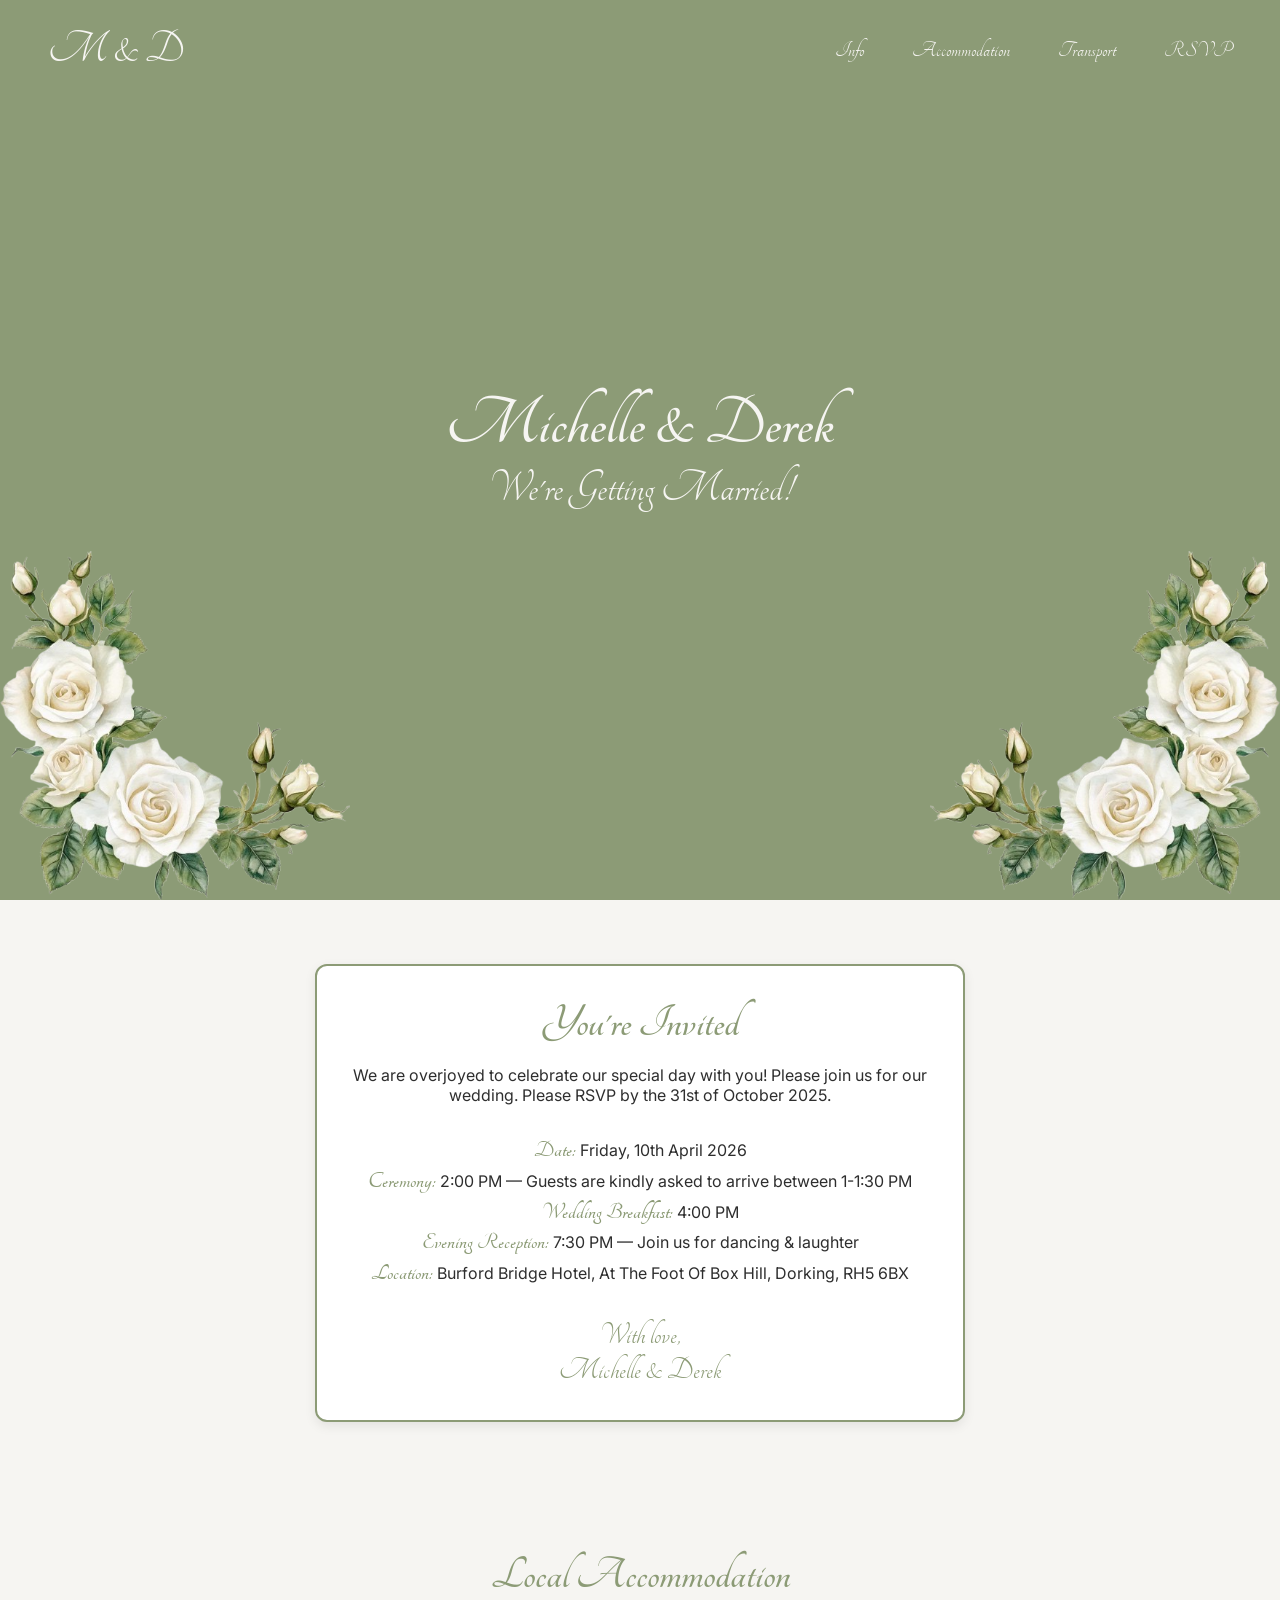
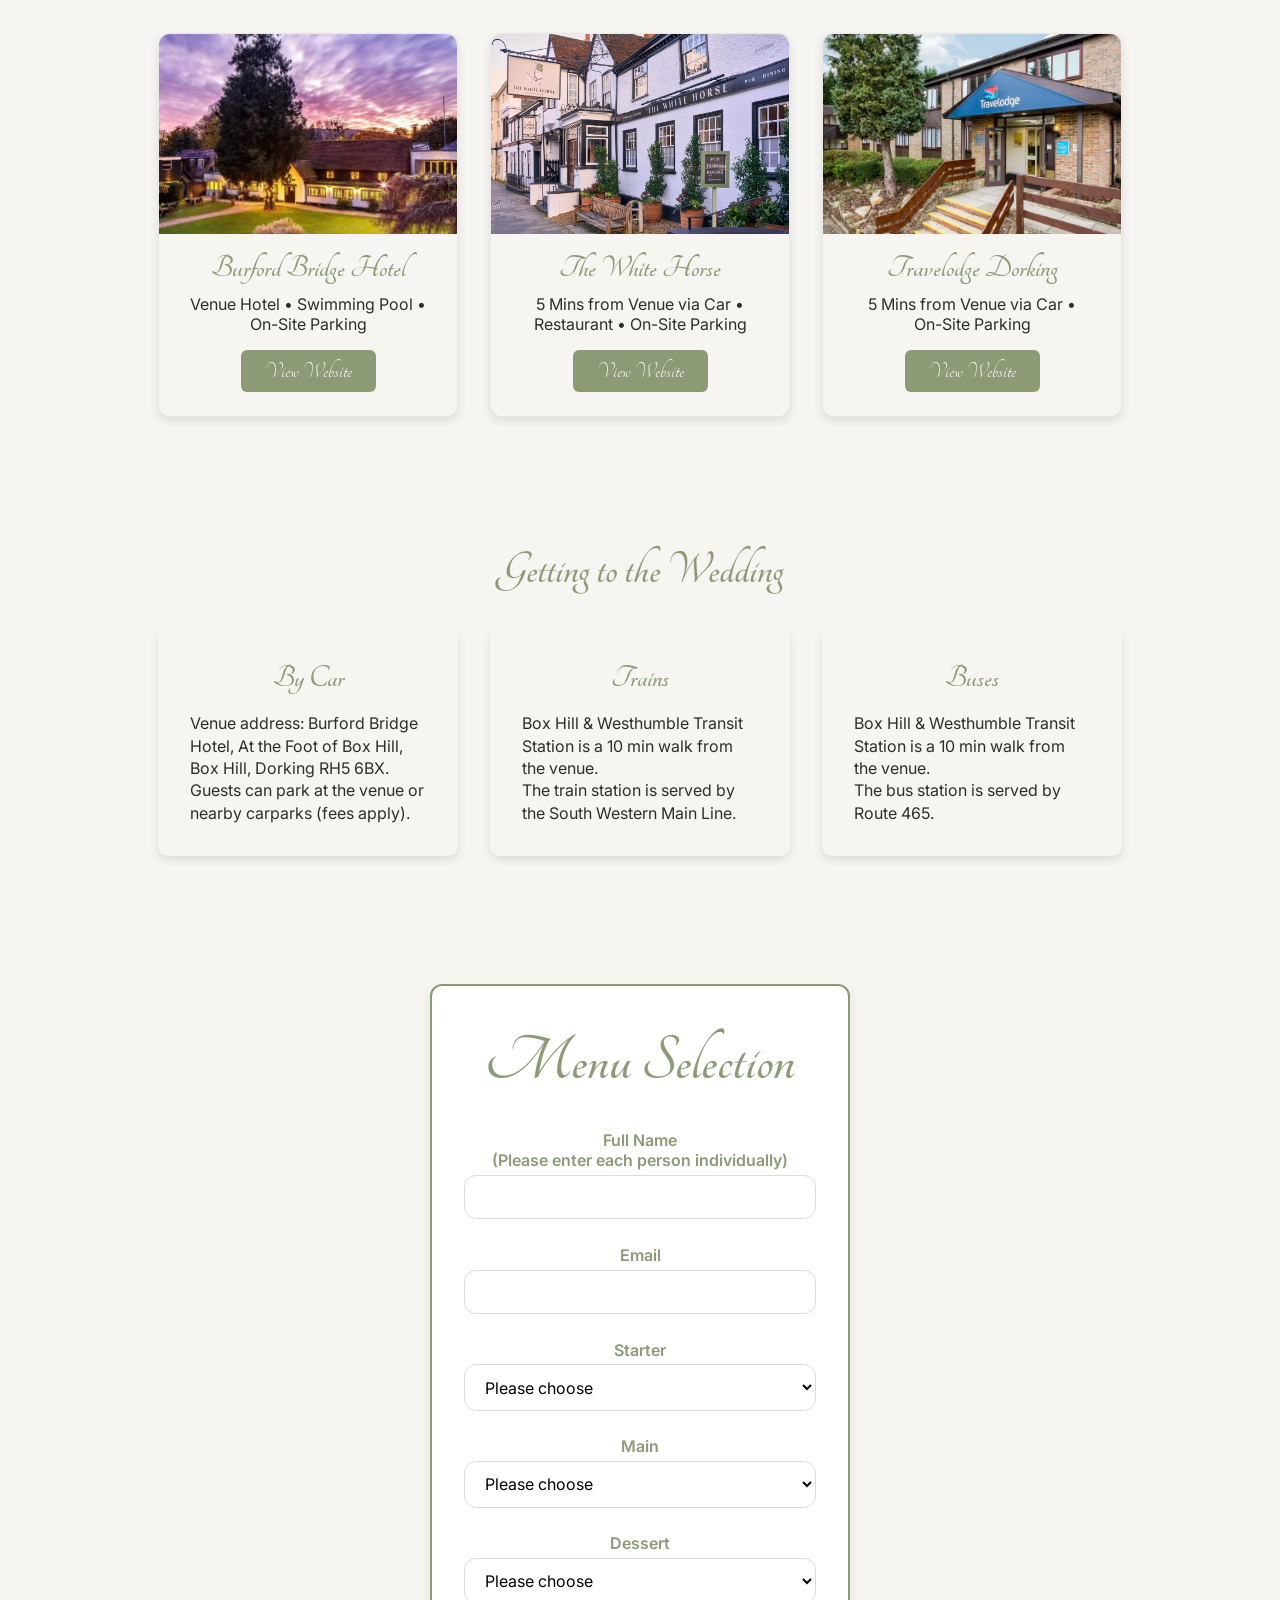
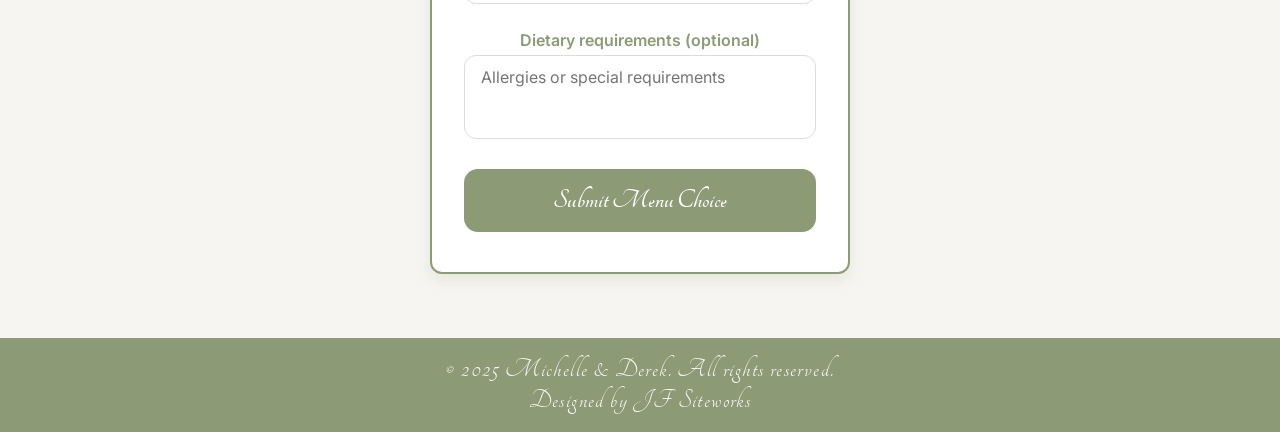
==== Wedding/index.html @ a70855e2 "Intiate MD Wedding" ====
<!doctype html>
<html lang="en">
  <head>
    <meta charset="UTF-8" />
    <meta name="viewport" content="width=device-width, initial-scale=1.0" />
    <link rel="stylesheet" href="../CSS/body.css" />
    <link rel="stylesheet" href="../CSS/navbar.css" />
    <link rel="stylesheet" href="../CSS/rsvp.css" />
    <link rel="stylesheet" href="../CSS/hero.css" />
    <link rel="stylesheet" href="../CSS/info.css" />
    <link rel="stylesheet" href="../CSS/transport.css" />
    <link rel="stylesheet" href="../CSS/accommodation.css" />
    <link rel="stylesheet" href="../CSS/rsvp-button.css" />
    <link rel="stylesheet" href="../CSS/food.css" />
    <link rel="preconnect" href="https://fonts.googleapis.com" />
    <link rel="preconnect" href="https://fonts.gstatic.com" crossorigin />
    <link
      href="https://fonts.googleapis.com/css2?family=Nunito:ital,wght@0,200..1000;1,200..1000&family=Sour+Gummy:ital,wght@0,100..900;1,100..900&family=Tangerine:wght@400;700&display=swap"
      rel="stylesheet"
    />
    <link rel="preconnect" href="https://fonts.googleapis.com" />
    <link rel="preconnect" href="https://fonts.gstatic.com" crossorigin />
    <link
      href="https://fonts.googleapis.com/css2?family=Inter:ital,opsz,wght@0,14..32,100..900;1,14..32,100..900&display=swap"
      rel="stylesheet"
    />
    <title>Michelle & Derek</title>
  </head>
  <body>
    <nav class="navbar">
      <div class="hamburger"><span></span></div>
      <div class="nav-left">
        <a href="#top" class="logo">M & D</a>
      </div>
      <div class="nav-right">
        <a href="#info" class="">Info</a>
        <a href="#accommodation" class="">Accommodation</a>
        <a href="#transport" class="">Transport</a>
        <a href="#rsvp" class="">RSVP</a>
      </div>
    </nav>

    <section id="hero">
      <h1>Michelle & Derek</h1>
      <h2>We're Getting Married!</h2>
      <img src="../images/rose.png" class="flipped" alt="rose-border-image" />
      <img src="../images/rose.png" class="rose" alt="rose-border-image" />
    </section>

    <a href="#rsvp" class="button"
      ><span>↓</span>
      <div class="button-text">
        <p>Scroll to RSVP</p>
      </div></a
    >

    <section id="info" class="letter-section">
      <div class="letter-card">
        <h2 class="letter-title">You're Invited</h2>
        <p class="letter-text">
          We are overjoyed to celebrate our special day with you! Please join us
          for our wedding. Please RSVP by the 31st of October 2025.
        </p>
        <div class="letter-details">
          <p><strong>Date:</strong> Friday, 10th April 2026</p>
          <p>
            <strong>Ceremony:</strong> 2:00 PM — Guests are kindly asked to
            arrive between <span class="samsung"><br /></span>1-1:30 PM
          </p>
          <p><strong>Wedding Breakfast:</strong> 4:00 PM</p>
          <p>
            <strong>Evening Reception:</strong> 7:30 PM — Join us for dancing &
            laughter
          </p>
          <p>
            <strong>Location:</strong> Burford Bridge Hotel, At The Foot Of Box
            Hill, Dorking, RH5 6BX
          </p>
        </div>
        <p class="letter-closing">
          With love, <br />
          Michelle & Derek
        </p>
      </div>
    </section>

    <section id="accommodation">
      <h2 class="section-title">Local Accommodation</h2>
      <div class="accommodation">
        <div class="hotel-card">
          <img
            src="../images/burford-hotel.webp"
            alt="Sunday Box Hill Burford Bridge Hotel"
          />
          <h3>Burford Bridge Hotel</h3>
          <p>Venue Hotel • Swimming Pool • On-Site Parking</p>
          <a
            href="https://booking.emea.hkclients.com/index.html#/booking/search?pc=ENDNG001&property_id=2eb32f74-bb5e-461f-9055-3c1666e0507b&url=https%3A%2F%2Fwww.oyorooms.com%2Fgb%2F291296%2F"
            target="_blank"
            >View Website</a
          >
        </div>

        <div class="hotel-card">
          <img src="../images/white-horse.jpg" alt="The White Horse" />
          <h3>The White Horse</h3>
          <p>5 Mins from Venue via Car • Restaurant • On-Site Parking</p>
          <a href="https://whitehorsedorking.com/" target="_blank"
            >View Website</a
          >
        </div>

        <div class="hotel-card">
          <img src="../images/travelodge.webp" alt="Travelodge Dorking" />
          <h3>Travelodge Dorking</h3>
          <p>
            5 Mins from Venue via Car • <br />
            On-Site Parking
          </p>
          <a
            href="https://www.travelodge.co.uk/hotels/24/Dorking-hotel"
            target="_blank"
            >View Website</a
          >
        </div>
      </div>
    </section>

    <section id="transport">
      <h2>Getting to the Wedding</h2>
      <div class="transport-cards">
        <div class="transport-card">
          <h3>By Car</h3>
          <p>
            Venue address: Burford Bridge Hotel, At the Foot of Box Hill, Box
            Hill, Dorking RH5 6BX.
          </p>
          <p>Guests can park at the venue or nearby carparks (fees apply).</p>
        </div>
        <div class="transport-card">
          <h3>Trains</h3>
          <p>
            Box Hill & Westhumble Transit Station is a 10 min walk from the
            venue.
          </p>
          <p>The train station is served by the South Western Main Line.</p>
        </div>
        <div class="transport-card">
          <h3>Buses</h3>
          <p>
            Box Hill & Westhumble Transit Station is a 10 min walk from the
            venue.
          </p>
          <p>The bus station is served by Route 465.</p>
        </div>
      </div>
    </section>

    <section id="food" class="form-card">
      <h2 class="form-heading">Menu Selection</h2>

      <form
        id="food-form"
        action="https://script.google.com/macros/s/AKfycbxNaieHPnQ-uNJnmBPLmydjMVLeCjcD_MCulLh9Im_lKm-fLpagaSYp4lTjC66fgpU/exec"
        method="POST"
      >
        <label for="food-name"
          >Full Name
          <br />
          (Please enter each person individually)
        </label>
        <input type="text" id="food-name" name="name" required />

        <label for="food-email">Email</label>
        <input type="email" id="food-email" name="email" required />

        <label for="starter">Starter</label>
        <select id="starter" name="starter" required>
          <option value="" disabled selected>Please choose</option>
          <option value="Prawn cocktail">
            Prawn cocktail, bloody mary sauce, rosemary bread
          </option>
          <option value="BBQ chicken wings">
            BBQ chicken wings, Frank’s hot sauce (GF, DF)
          </option>
          <option value="Mushroom spring rolls">
            Mini mushroom spring rolls, pink ginger, pickled cucumber (V)
          </option>
        </select>

        <label for="main">Main</label>
        <select id="main" name="main" required>
          <option value="" disabled selected>Please choose</option>
          <option value="Chicken breast">
            Chicken breast, mash potato, roasted vegetables, creamy sauce (GF)
          </option>
          <option value="Roast sirloin beef">
            Roast sirloin beef, new potatoes, vegetables, Yorkshire pudding, red
            wine jus
          </option>
          <option value="Halloumi tikka">
            Halloumi tikka, rice, veggie chips & coconut chips (VG)
          </option>
        </select>

        <label for="dessert">Dessert</label>
        <select id="dessert" name="dessert" required>
          <option value="" disabled selected>Please choose</option>
          <option value="Chocolate brownie">
            Double chocolate brownie with ice cream (V, VG, GF)
          </option>
          <option value="Raspberry frangipane tart">
            Raspberry frangipane tart (V, VG, DF)
          </option>
          <option value="Sticky toffee pudding">
            Sticky toffee pudding, cinnamon toffee sauce, maple pecans (GF)
          </option>
        </select>

        <label for="dietary">Dietary requirements (optional)</label>
        <textarea
          id="dietary"
          name="dietary"
          rows="3"
          placeholder="Allergies or special requirements"
        ></textarea>

        <button type="submit" id="food-button">Submit Menu Choice</button>
      </form>
    </section>

    <footer>
      <p>© 2025 Michelle & Derek. All rights reserved.</p>
      <p>Designed by JF Siteworks</p>
    </footer>

    <script src="../script.js"></script>
  </body>
</html>
---- CSS/body.css ----
:root {
  --sage: #5F6C4A;
  --sage-dark: #8c9b76;
  --ivory: #f6f5f2;
  --off-white: #fffdf7;
  --text: #2e2e2e;
  --border: #dcdcdc;
  --highlight: #d8a7b1;
}

* {
  margin: 0;
  padding: 0;
  box-sizing: border-box;
  scroll-behavior: smooth;
}

html,
body {
  background-color: var(--ivory);
  min-height: 100vh;
  margin: 0;
  display: flex;
  flex-direction: column;
  font-size: 16px;
  text-align: center;
  overflow-x:hidden;
  overflow-y: visible;
}

main {
  flex: 1;
}

footer {
  background: var(--sage-dark);
  color: var(--ivory);
  text-align: center;
  padding: 1rem 0;
  font-family: "Tangerine", cursive;
  font-size: 1.75rem;
  letter-spacing: 0.05em;
}

footer a {
  color: var(--ivory);
  text-decoration: underline;
}

.samsung {
  display: none;
}

@media (max-width: 385px) {
  .samsung {
    display: inline;
  }
}
---- CSS/navbar.css ----
.navbar {
  display: flex;
  justify-content: space-between;
  align-items: center;
  padding: 1.5rem 3rem;
  width: 100%;
  position: fixed;
  top: 0;
  z-index: 10;
  background: var(--sage-dark);
  color: var(--ivory);
  transition: background-color 0.3s ease, color 0.3s ease;
}

.navbar.scrolled {
  color: var(--sage-dark);
  background-color: var(--ivory);
}

.nav-left .logo {
  font-family: "Tangerine", cursive;
  font-size: 3rem;
  text-decoration: none;
  color: inherit;
  transition: color 0.3s ease;
}

.nav-right {
  display: flex;
  gap: 1rem;
  align-items: center;
}

.nav-right a {
  font-family: "Tangerine", cursive;
  font-size: 1.5rem;
  color: inherit;
  text-decoration: none;
  position: relative;
  margin-left: 2rem;
  transition: transform 0.3s ease, color 0.3s ease;
}

.nav-right a::after {
  content: "";
  position: absolute;
  width: 0%;
  height: 2px;
  background-color: currentColor;
  bottom: -4px;
  left: 0;
  transition: width 0.3s ease;
}

.nav-right a:hover {
  transform: scale(1.5);
}

.nav-right a:hover::after {
  width: 100%;
}

.hamburger {
  display: none;
  cursor: pointer;
  position: absolute;
  width: 32px;
  height: 24px;
  z-index: 100000;
  transform: translateY(-3.6px);
}

.hamburger span {
  display: block;
  position: absolute;
  top: 50%;
  left: 0;
  width: 100%;
  height: 3px;
  background: var(--ivory);
  transform: translateY(-50%);
  transition: all 0.3s ease;
}

.hamburger::before,
.hamburger::after {
  content: "";
  display: block;
  position: absolute;
  left: 0;
  width: 100%;
  height: 3px;
  background: var(--ivory);
  transition: all 0.3s ease;
}
.hamburger::before {
  top: 0;
}
.hamburger::after {
  bottom: 0;
}

.hamburger span.scrolled {
  background: var(--sage-dark);
}

.hamburger.scrolled::before,
.hamburger.scrolled::after {
  background: var(--sage-dark);
}

@media (max-width: 768px) {
  .navbar {
    justify-content: center;
    gap: 0;
    width: 100vw;
    align-items: center;
  }

  .nav-right {
    display: none;
    gap: 0;
  }

  .nav-left {
    gap: 0;
    margin: 0;
    display: flex;
    align-items: center;
  }

  .logo {
    font-size: 2.2rem;
    display: flex;
    align-items: center;
    left: 0;
  }

  .hamburger {
    display: block;
    position: fixed;
    top: calc(env(safe-area-inset-top, 0) + 0);
    left: 25px;
    width: 32px;
    height: 24px;
    z-index: 100000;
  }

  @supports (padding: max(env(safe-area-inset-top), 0px)) {
    
  }

  .nav-right {
    display: flex;
    flex-direction: column;
    align-items: center;
    position: absolute;
    top: 100%;
    left: 0;
    width: 100vw;
    background: var(--sage-dark);
    overflow: hidden;
    max-height: 0;
    transition: max-height 0.6s ease, padding 0.6s ease,
      background-color 0.3s ease, color 0.3s ease, box-shadow 0.3s ease;
    padding: 0;
    z-index: 9999;
    box-shadow: 0 4px 6px rgba(0, 0, 0, 0.1);
    color: var(--ivory);
  }

  .nav-right.mobile-nav-active {
    max-height: 500px;
    padding: 0rem 0 1rem 0;
  }

  .nav-right.scrolled {
    color: var(--sage-dark);
    background-color: var(--ivory);
  }

  .nav-right a {
    margin: 1rem 0;
    font-size: 2rem;
    color: var(--ivory);
  }

  .nav-right a:hover {
    transform: none;
  }

  .nav-right a::after {
    display: none;
  }

  .nav-right.scrolled a {
    color: var(--sage-dark);
  }

  .hamburger.open span {
    background: transparent;
  }
  .hamburger.open::before {
    transform: translateY(10px) rotate(45deg);
  }
  .hamburger.open::after {
    transform: translateY(-10px) rotate(-45deg);
  }
}
---- CSS/rsvp.css ----
#rsvp {
  max-width: 420px;
  width: 100%;
  background: white;
  padding: 2.5rem 2rem;
  border-radius: 12px;
  box-shadow: 0 6px 15px rgba(163, 177, 138, 0.2);
  margin-left: auto;
  margin-right: auto;
  margin-top: 4rem;
  margin-bottom: 4rem;
  border: 2px solid var(--sage-dark);
}

.form-heading {
  font-family: "Tangerine", cursive;
  font-size: 4.2rem;
  color: var(--sage-dark);
  text-align: center;
  margin-bottom: 2rem;
}

form label,
form legend {
  display: block;
  font-weight: 600;
  color: var(--sage-dark);
  margin-bottom: 0.3rem;
  font-family: "Inter", sans-serif;
}

input[type="text"],
input[type="email"],
input[type="number"],
select,
textarea {
  width: 100%;
  padding: 0.7rem 1rem;
  margin-bottom: 1.6rem;
  border: 1.5px solid var(--border);
  border-radius: 12px;
  font-size: 1rem;
  font-family: "Inter", sans-serif;
  transition: border-color 0.3s ease;
}

input[type="text"]:focus,
input[type="email"]:focus,
input[type="number"]:focus,
select:focus,
textarea:focus {
  outline: none;
  border-color: var(--sage-dark);
}

fieldset {
  border: none;
  padding: 0;
  margin-bottom: 1.6rem;
}

fieldset label {
  display: flex;
  align-items: center;
  gap: 0.6rem;
  margin-bottom: 0.8rem;
  cursor: pointer;
  font-weight: 600;
  font-size: 1.05rem;
}

input[type="radio"] {
  width: 1.15rem;
  height: 1.15rem;
  accent-color: var(--sage-dark);
  cursor: pointer;
}

button[type="submit"] {
  width: 100%;
  background-color: var(--sage-dark);
  border: none;
  border-radius: 14px;
  color: white;
  font-weight: 700;
  font-size: 1.75rem;
  padding: 1rem 0;
  cursor: pointer;
  transition: background-color 0.3s ease, transform 0.3s ease;
  font-family: "Tangerine", cursive;
}

button[type="submit"]:hover {
  background-color: #5F6C4A; 
  transform: scale(1.1)
}

@media (max-width: 768px) {
  #rsvp {
    width: 95vw;
  }

  button[type="submit"]:hover {
    background-color: var(--sage-dark);
    transform: none;
  }
}
---- CSS/hero.css ----
#hero {
  display: flex;
  flex-direction: column;
  height: 100vh;
  background-color: var(--sage-dark);
  z-index: 0;
  color: var(--ivory);
  align-items: center;
  justify-content: center;
  overflow-x: hidden;
}

#hero h1 {
  font-family: "Tangerine", cursive;
  font-size: 4.5rem;
}

#hero h2 {
  font-family: "Tangerine", cursive;
  font-size: 3rem;
  font-weight: 200;
}


#hero img {
  height: auto;
  max-width: 100%;
  position: absolute;
  display: block;
}

.flipped {
  width: 350px;
  height: auto;
  transform: scaleX(-1);
  bottom: 0;
  left: 0;
}

.rose {
  width: 350px;
  height: auto;
  bottom: 0;
  right: 0;
}

@media (max-width: 768px) {
  #hero {
    height: 100vh;
    height: 100svh;
  }

  #hero h1 {
    font-size: 3.6rem;
  }

  #hero h2 {
    font-size: 2.4rem;
  }

  .flipped {
    width: 150px;
  }

  .rose {
    width: 150px;
  }
}
---- CSS/info.css ----
.letter-section {
  display: flex;
  justify-content: center;
  padding: 4rem 1rem;
  background: var(--ivory);
}

.letter-card {
  background: white;
  border: 2px solid var(--sage-dark);
  border-radius: 12px;
  padding: 2rem;
  max-width: 650px;
  text-align: center;
  box-shadow: 0 4px 12px rgba(0, 0, 0, 0.08);
}

.letter-title {
  font-family: "Tangerine", cursive;
  font-size: 3rem;
  color: var(--sage-dark);
  margin-bottom: 1rem;
}

.letter-text {
  font-size: 1rem;
  color: var(--text);
  margin-bottom: 2rem;
  font-family: "Inter", sans-serif;
}

.letter-details p {
  font-size: 1rem;
  margin: 0.3rem 0;
  color: var(--text);
  font-family: "Inter", sans-serif;
}

.letter-details strong {
  color: var(--sage-dark);
  font-family: "Tangerine", cursive;
  font-size: 1.5rem;
}

.letter-closing {
  font-family: "Tangerine", cursive;
  font-size: 2rem;
  margin-top: 2rem;
  color: var(--sage-dark);
}
---- CSS/transport.css ----
#transport {
  padding: 4rem 2rem;
  text-align: center;
  background: var(--ivory);
}

#transport h2 {
  font-family: "Tangerine", cursive;
  font-size: 3rem;
  margin-bottom: 2rem;
  color: var(--sage-dark);
}

.transport-cards {
  display: flex;
  gap: 2rem;
  justify-content: center;
  flex-wrap: wrap;
}

.transport-card {
  background: var(--ivory);
  border-radius: 10px;
  box-shadow: 0 4px 10px rgba(0, 0, 0, 0.1);
  padding: 2rem;
  width: 300px;
  text-align: left;
  transition: transform 0.3s ease;
}

.transport-card h3 {
  font-family: "Tangerine", cursive;
  font-size: 2rem;
  margin-bottom: 1rem;
  color: var(--sage-dark);
  text-align: center;
}

.transport-card p {
  font-family: "Inter", sans-serif;
  font-size: 1rem;
  line-height: 1.4;
  color: var(--text);
}

@media (max-width: 768px) {
  .transport-cards {
    flex-direction: column;
    align-items: center;
  }

  .transport-card {
    width: 85%;
    margin-bottom: 1.5rem;
  }
}
---- CSS/accommodation.css ----
#accommodation {
  padding: 4rem 2rem;
  background: var(--ivory);
  text-align: center;
}

.section-title {
  font-family: "Tangerine", cursive;
  font-size: 3rem;
  margin-bottom: 2rem;
  color: var(--sage-dark);
}

.accommodation {
  display: flex;
  gap: 2rem;
  flex-wrap: wrap;
  justify-content: center;
}

.hotel-card {
  background: var(--ivory);
  border-radius: 12px;
  box-shadow: 0 4px 10px rgba(0, 0, 0, 0.1);
  overflow: hidden;
  max-width: 300px;
  flex: 1 1 calc(33.333% - 2rem);
  display: flex;
  flex-direction: column;
  text-align: center;
  border: 1px solid rgba(0, 0, 0, 0.05);
}

.hotel-card img {
  width: 100%;
  height: 200px;
  object-fit: cover;
}

.hotel-card h3 {
  font-family: "Tangerine", cursive;
  font-size: 2rem;
  margin: 1rem 0 0.5rem;
  color: var(--sage-dark);
}

.hotel-card p {
  font-size: 1rem;
  padding: 0 1rem;
  flex-grow: 1;
  font-family: "Inter", sans-serif;
  color: var(--text);
}

.hotel-card a {
  margin: 1rem auto 1.5rem;
  padding: 0.5rem 1.5rem;
  background: var(--sage-dark);
  color: var(--ivory);
  border-radius: 6px;
  text-decoration: none;
  transition: transform 0.3s ease, background-color 0.3s ease;
  font-family: "Tangerine", sans-serif;
  font-size: 1.5rem;
}

.hotel-card a:hover {
  transform: scale(1.25);
  background-color: #5F6C4A;
}

@media (max-width: 768px) {
  .hotel-card {
    flex: 1 1 100%;
    max-width: 85%;
  }

  .hotel-card a:hover {
    transform: none;
    background-color: var(--sage-dark);
  }
}
---- CSS/rsvp-button.css ----
.button {
  width: 160px;
  height: 38.4px;
  position: fixed;
  display: flex;
  text-decoration: none;
  background-color: var(--ivory);
  color: var(--ivory);
  border-radius: 999px;
  border: 3px solid var(--ivory);
  top: 88%;
  left: 86%;
  z-index: 999;
  transition: background-color 0.3s ease, color 0.3s ease, border 0.3s ease,
    transform 0.3s ease;
}

.button span {
  position: absolute;
  top: 16px;
  transform: translate(-50%, -50%);
  color: var(--sage-dark);
  font-size: 1.2rem;
  font-family: "Tangerine", cursive;
  left: 20px;
  transition: color 0.3s ease;
}

.button-text {
  width: 120px;
  height: 100%;
  position: relative;
  display: flex;
  justify-content: center;
  background-color: var(--sage-dark);
  z-index: 1000;
  border-radius: 9999px;
  left: 35.6px;
  align-items: center;
  color: var(--ivory);
  font-family: "Tangerine", cursive;
  font-size: 1.2rem;
  border: 3px solid var(--sage-dark);
  transition: background-color 0.3s ease, color 0.3s ease, border 0.3s ease,
    transform 0.3s ease;
  .button:hover {
    transform: scale(1.05);
  }
}

.button:hover {
  transform: scale(1.2);
}

.button:hover .button-text {
  background-color: var(--sage);
  color: var(--ivory);
  border: 3px solid var(--sage);
  transition: background-color 0.3s ease, color 0.3s ease, border 0.3s ease;
}

.button.scrolled {
  background-color: var(--sage-dark);
  border-color: var(--sage-dark);
  transition: color 0.3s ease, background-color 0.3s ease, border 0.3s ease,
    transform 0.3s ease;
}

.button-text.scrolled {
  background-color: var(--ivory);
  color: var(--sage-dark);
  border-color: var(--ivory);
  transition: color 0.3s ease, background-color 0.3s ease, border 0.3s ease,
    transform 0.3s ease;
}

.button span.scrolled {
  color: var(--ivory);
  transition: color 0.3s ease, background-color 0.3s ease, border 0.3s ease,
    transform 0.3s ease;
}

.button:hover.scrolled {
  background-color: var(--sage);
  color: var(--ivory);
  border-color: var(--sage);
  transition: background-color 0.3s ease, color 0.3s ease, border 0.3s ease, transform 0.3s ease;
}

.button:hover.scrolled .button-text {
  background-color: var(--ivory);
  color: var(--sage-dark);
  border: 3px solid var(--ivory);
}

.button:hover span {
    color: var(--sage);
}

.button:hover.scrolled span {
    color: var(--ivory);
}

.button:hover.scrolled p {
    color: var(--sage-dark);
}

.button {
  display: none;
}
---- CSS/food.css ----
/* reuse RSVP card styling */
#food.form-card {
  max-width: 420px;
  width: 100%;
  background: white;
  padding: 2.5rem 2rem;
  border-radius: 12px;
  box-shadow: 0 6px 15px rgba(163, 177, 138, 0.2);
  margin: 4rem auto;
  border: 2px solid var(--sage-dark);
}

/* headings already match */
#food .form-heading {
  font-family: "Tangerine", cursive;
  font-size: 4.2rem;
  color: var(--sage-dark);
  text-align: center;
  margin-bottom: 2rem;
}

/* labels identical */
#food form label {
  display: block;
  font-weight: 600;
  color: var(--sage-dark);
  margin-bottom: 0.3rem;
  font-family: "Inter", sans-serif;
  text-align: center;
}

/* inputs + selects + textarea identical */
#food input,
#food select,
#food textarea {
  width: 100%;
  padding: 0.7rem 1rem;
  margin-bottom: 1.6rem;
  border: 1.5px solid var(--border);
  border-radius: 12px;
  font-size: 1rem;
  font-family: "Inter", sans-serif;
  transition: border-color 0.3s ease;
  max-width: 100%;
}

#food textarea {
  resize: none;
}

#food input:focus,
#food select:focus,
#food textarea:focus {
  outline: none;
  border-color: var(--sage-dark);
}

/* dropdown polish */
#food select {
  background-color: white;
  cursor: pointer;
}

/* submit button identical */
#food button[type="submit"] {
  width: 100%;
  background-color: var(--sage-dark);
  border: none;
  border-radius: 14px;
  color: white;
  font-weight: 700;
  font-size: 1.75rem;
  padding: 1rem 0;
  cursor: pointer;
  transition:
    background-color 0.3s ease,
    transform 0.3s ease;
  font-family: "Tangerine", cursive;
}

#food button[type="submit"]:hover {
  background-color: #5f6c4a;
  transform: scale(1.1);
}

/* mobile parity */
@media (max-width: 768px) {
  #food.form-card {
    width: 95vw;
  }

  #food button[type="submit"]:hover {
    background-color: var(--sage-dark);
    transform: none;
  }
}
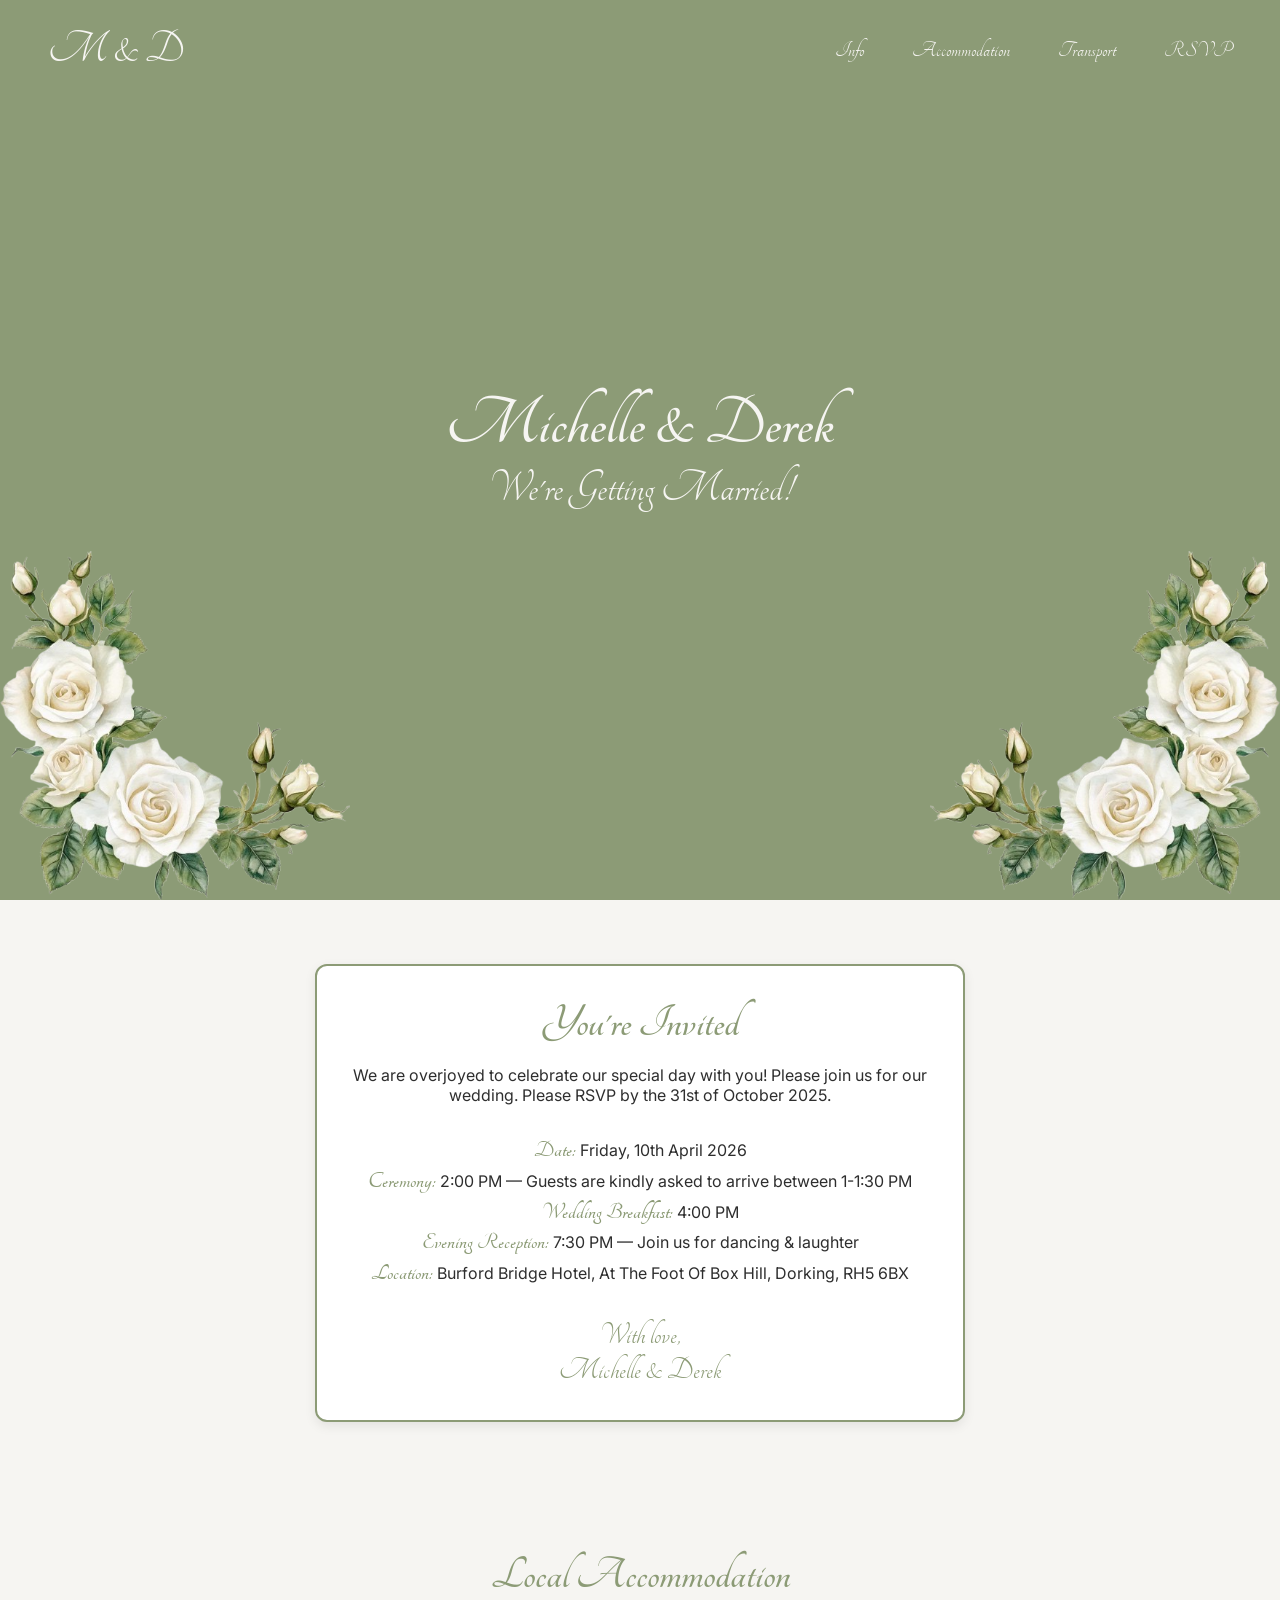
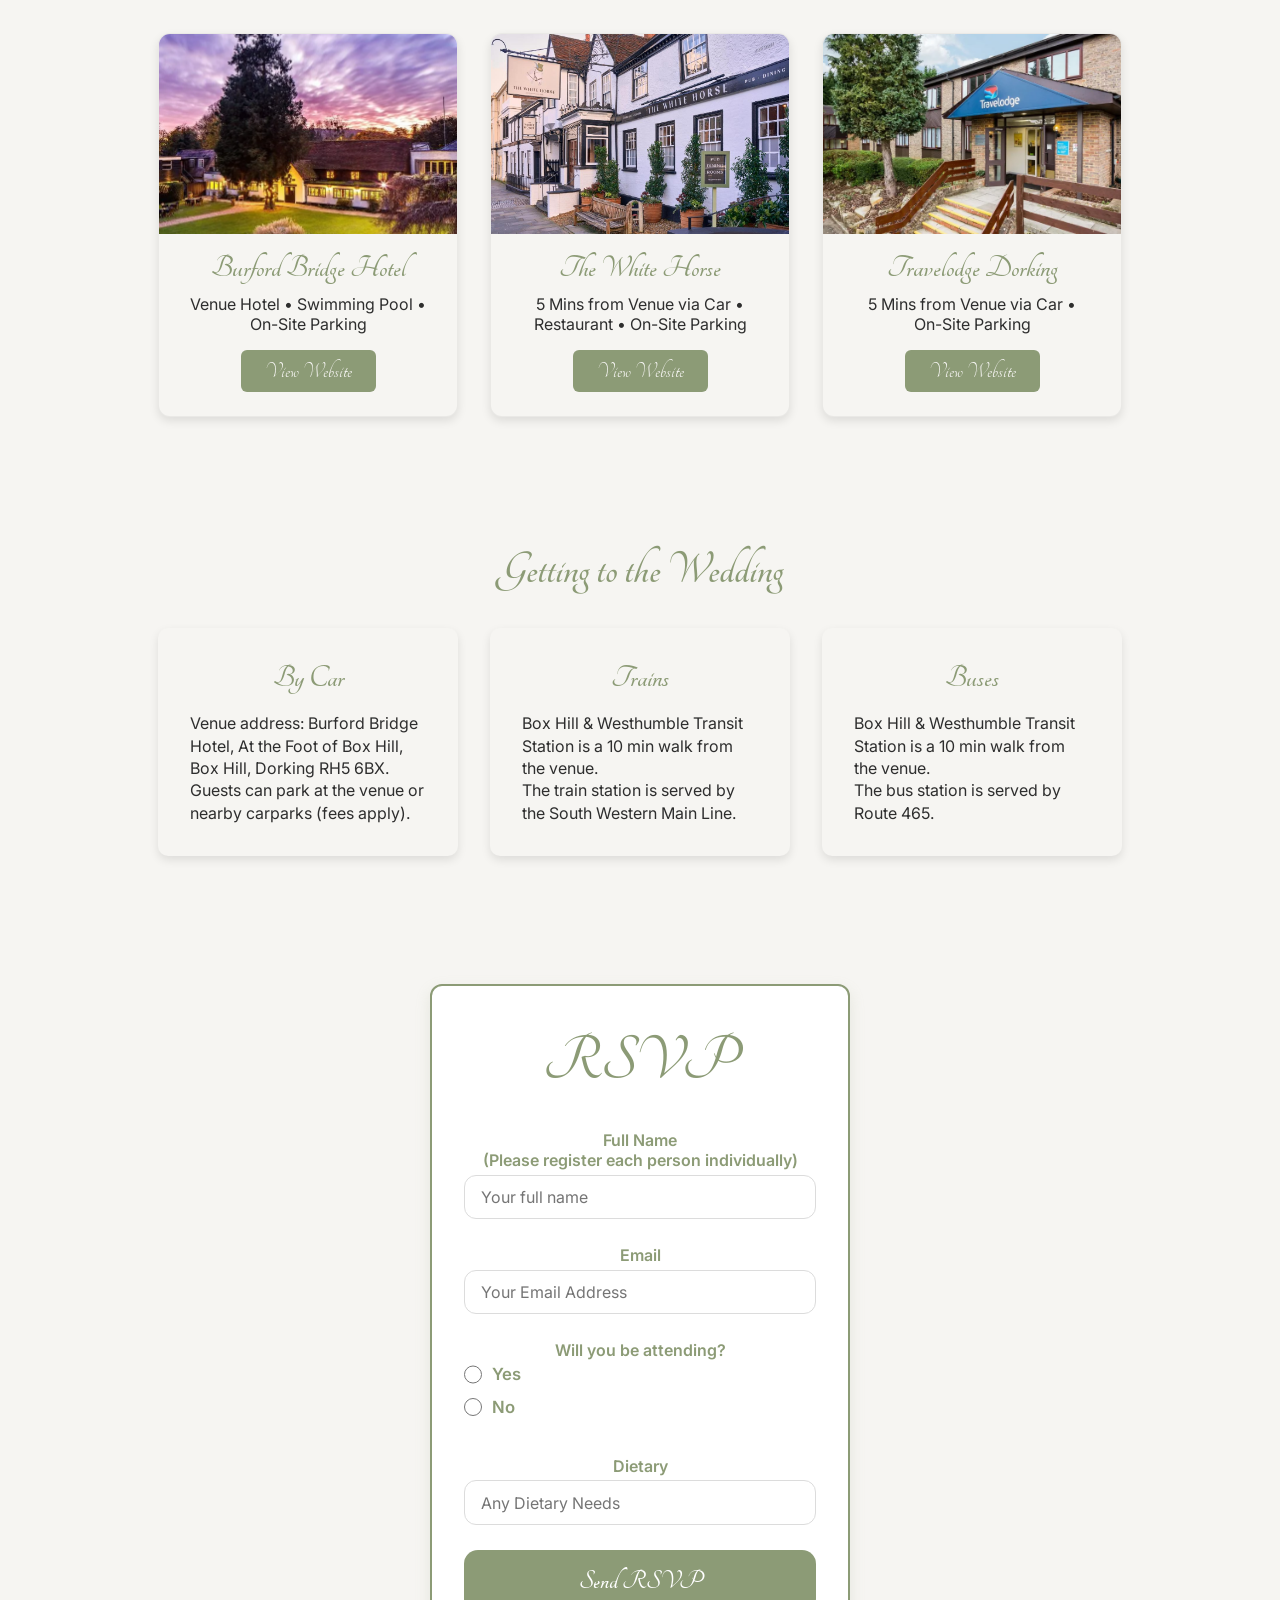
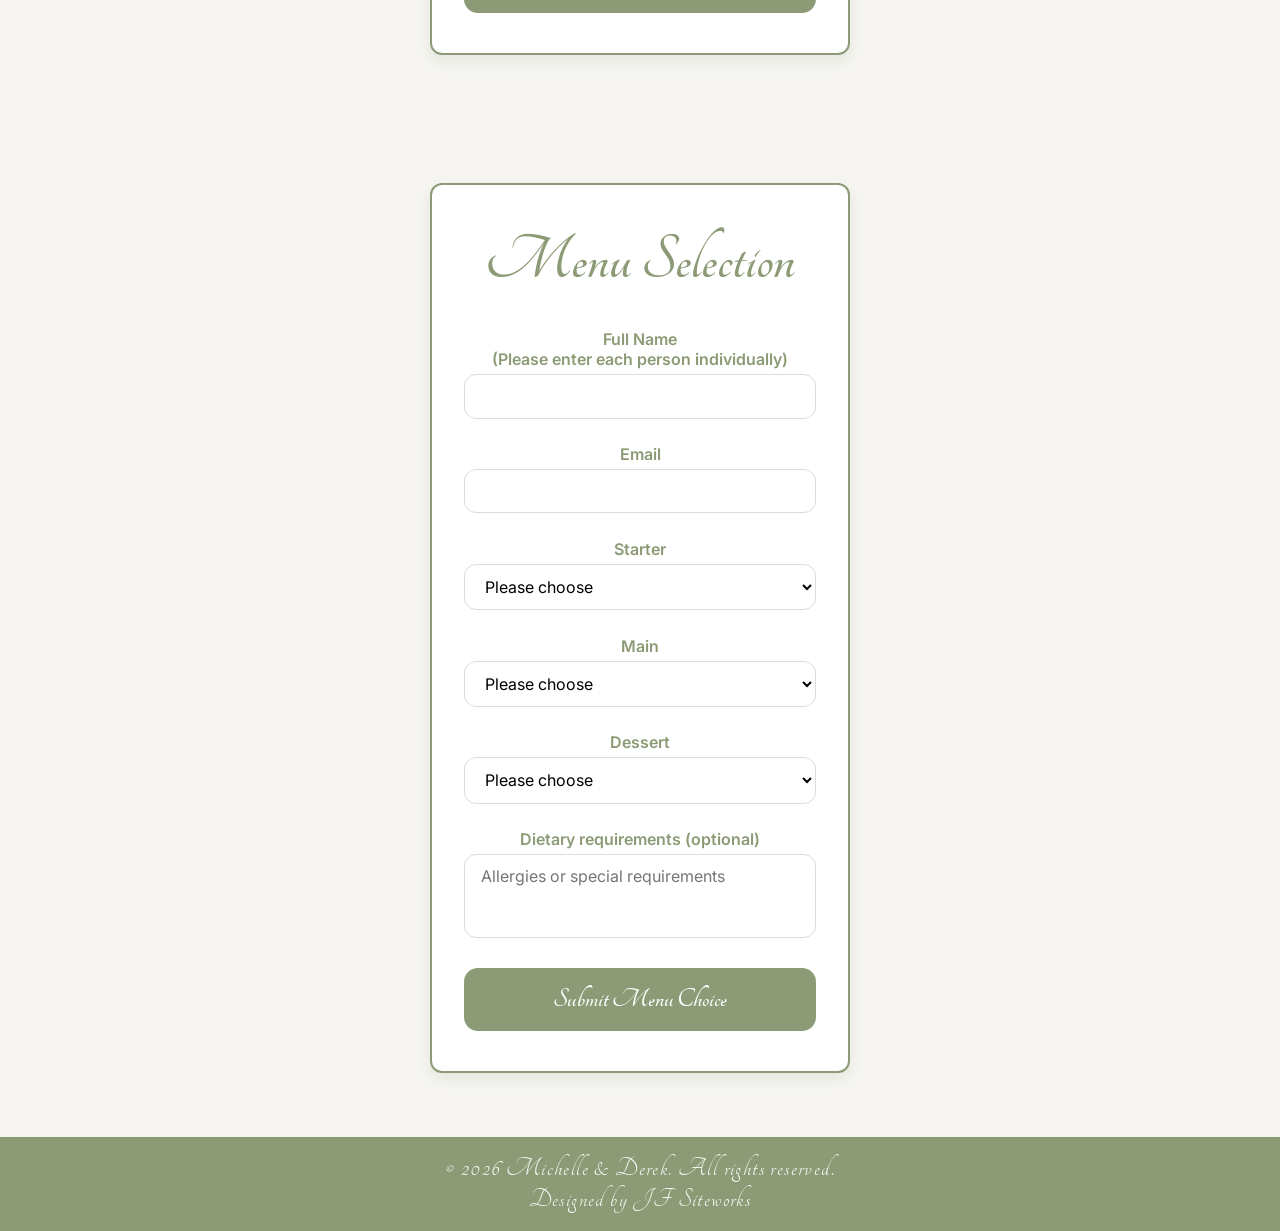
==== commit 34b03674: "Added RSVP" ====
--- a/Wedding/index.html
+++ b/Wedding/index.html
@@ -156,6 +156,58 @@
       </div>
     </section>
 
+    <section id="rsvp">
+      <h2 class="form-heading">RSVP</h2>
+      <form
+        id="rsvp-form"
+        action="https://script.google.com/macros/s/AKfycbzxahnfT02o-HO2f14xXVNBtOe8LxKC6xO054tx3vWSEL-FymmKbqxRSOoHUy2M3FmA/exec"
+        method="POST"
+      >
+        <label for="name"
+          >Full Name <br />
+          (Please register each person individually)</label
+        >
+        <input
+          type="text"
+          id="name"
+          name="name"
+          placeholder="Your full name"
+          required
+        />
+
+        <label for="email">Email</label>
+        <input
+          type="email"
+          id="email"
+          name="email"
+          placeholder="Your Email Address"
+          required
+        />
+
+        <fieldset>
+          <legend>Will you be attending?</legend>
+          <label>
+            <input type="radio" name="rsvpStatus" value="Yes" required />
+            Yes
+          </label>
+          <label>
+            <input type="radio" name="rsvpStatus" value="No" required />
+            No
+          </label>
+        </fieldset>
+
+        <label for="dietary">Dietary</label>
+        <input
+          type="text"
+          id="dietary"
+          name="dietary"
+          placeholder="Any Dietary Needs"
+        />
+
+        <button type="submit" id="rsvp-button">Send RSVP</button>
+      </form>
+    </section>
+
     <section id="food" class="form-card">
       <h2 class="form-heading">Menu Selection</h2>
 
@@ -230,7 +282,7 @@
     </section>
 
     <footer>
-      <p>© 2025 Michelle & Derek. All rights reserved.</p>
+      <p>© 2026 Michelle & Derek. All rights reserved.</p>
       <p>Designed by JF Siteworks</p>
     </footer>
 
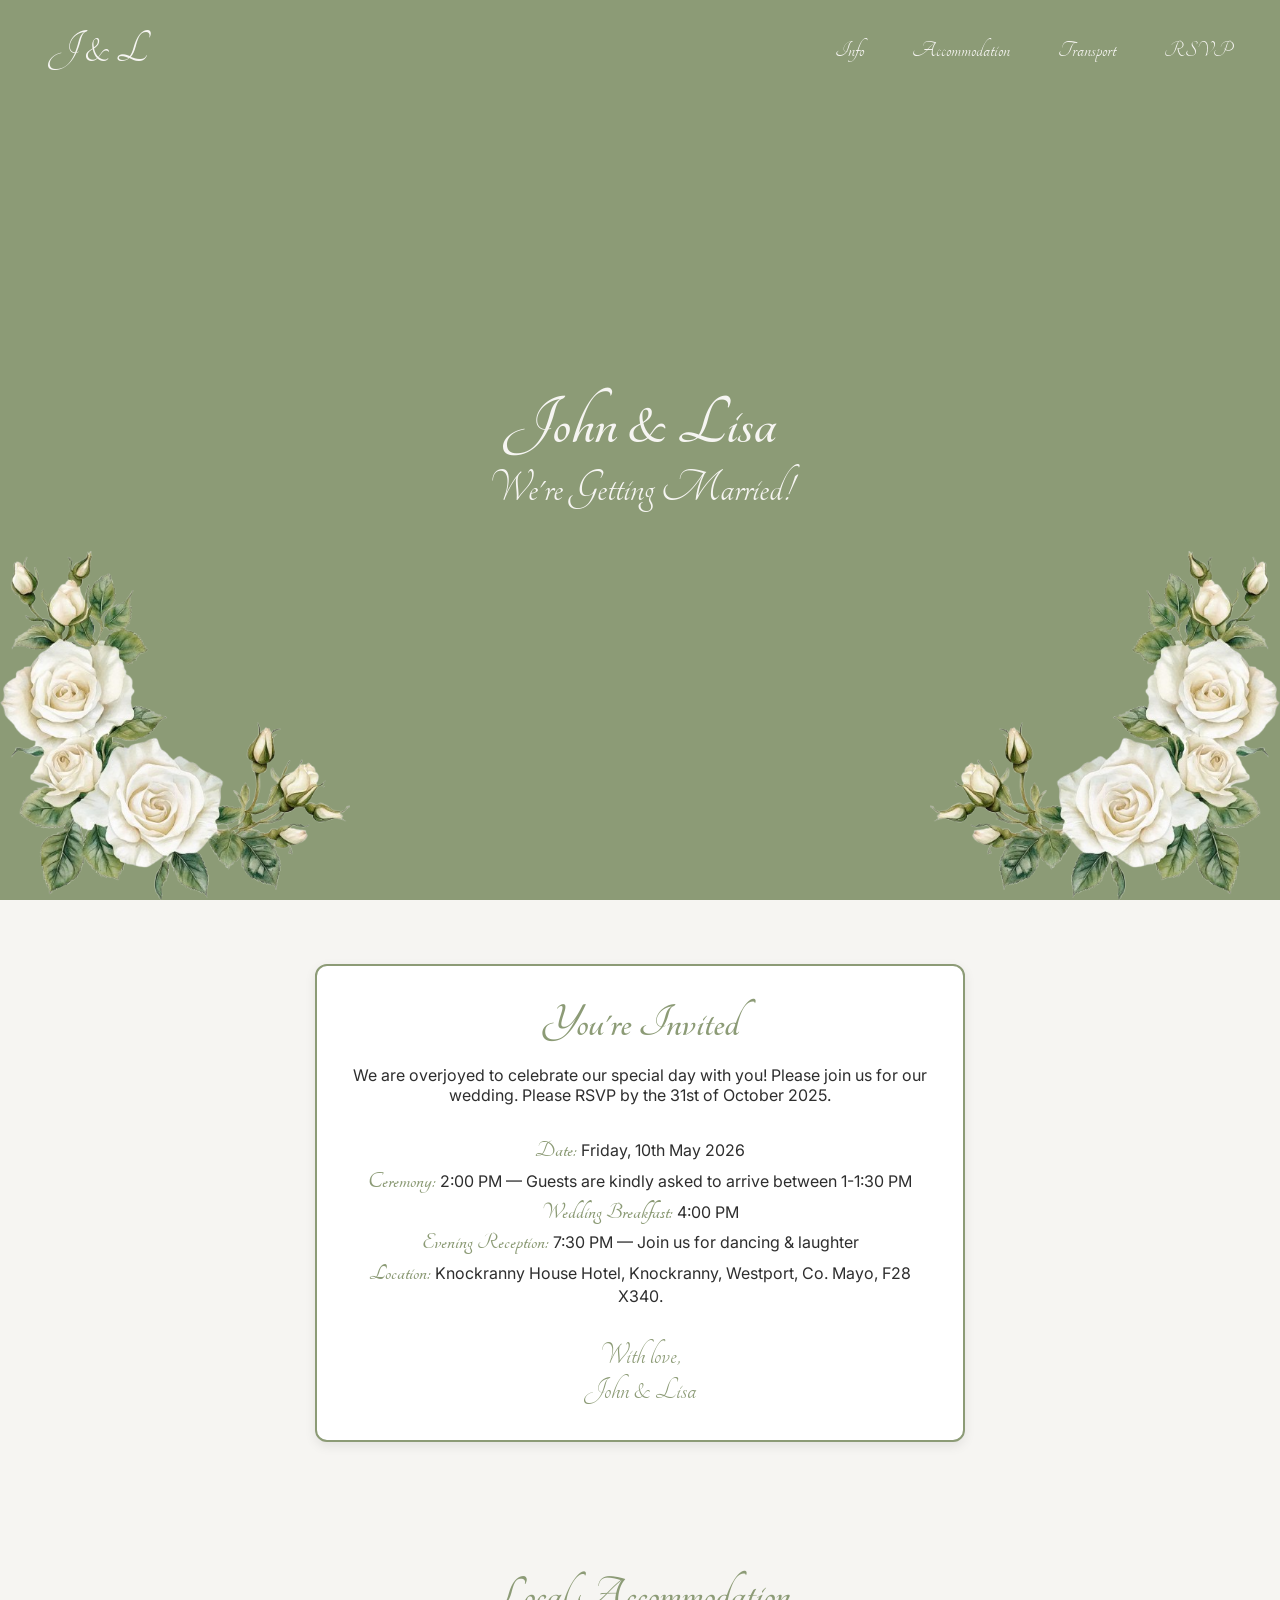
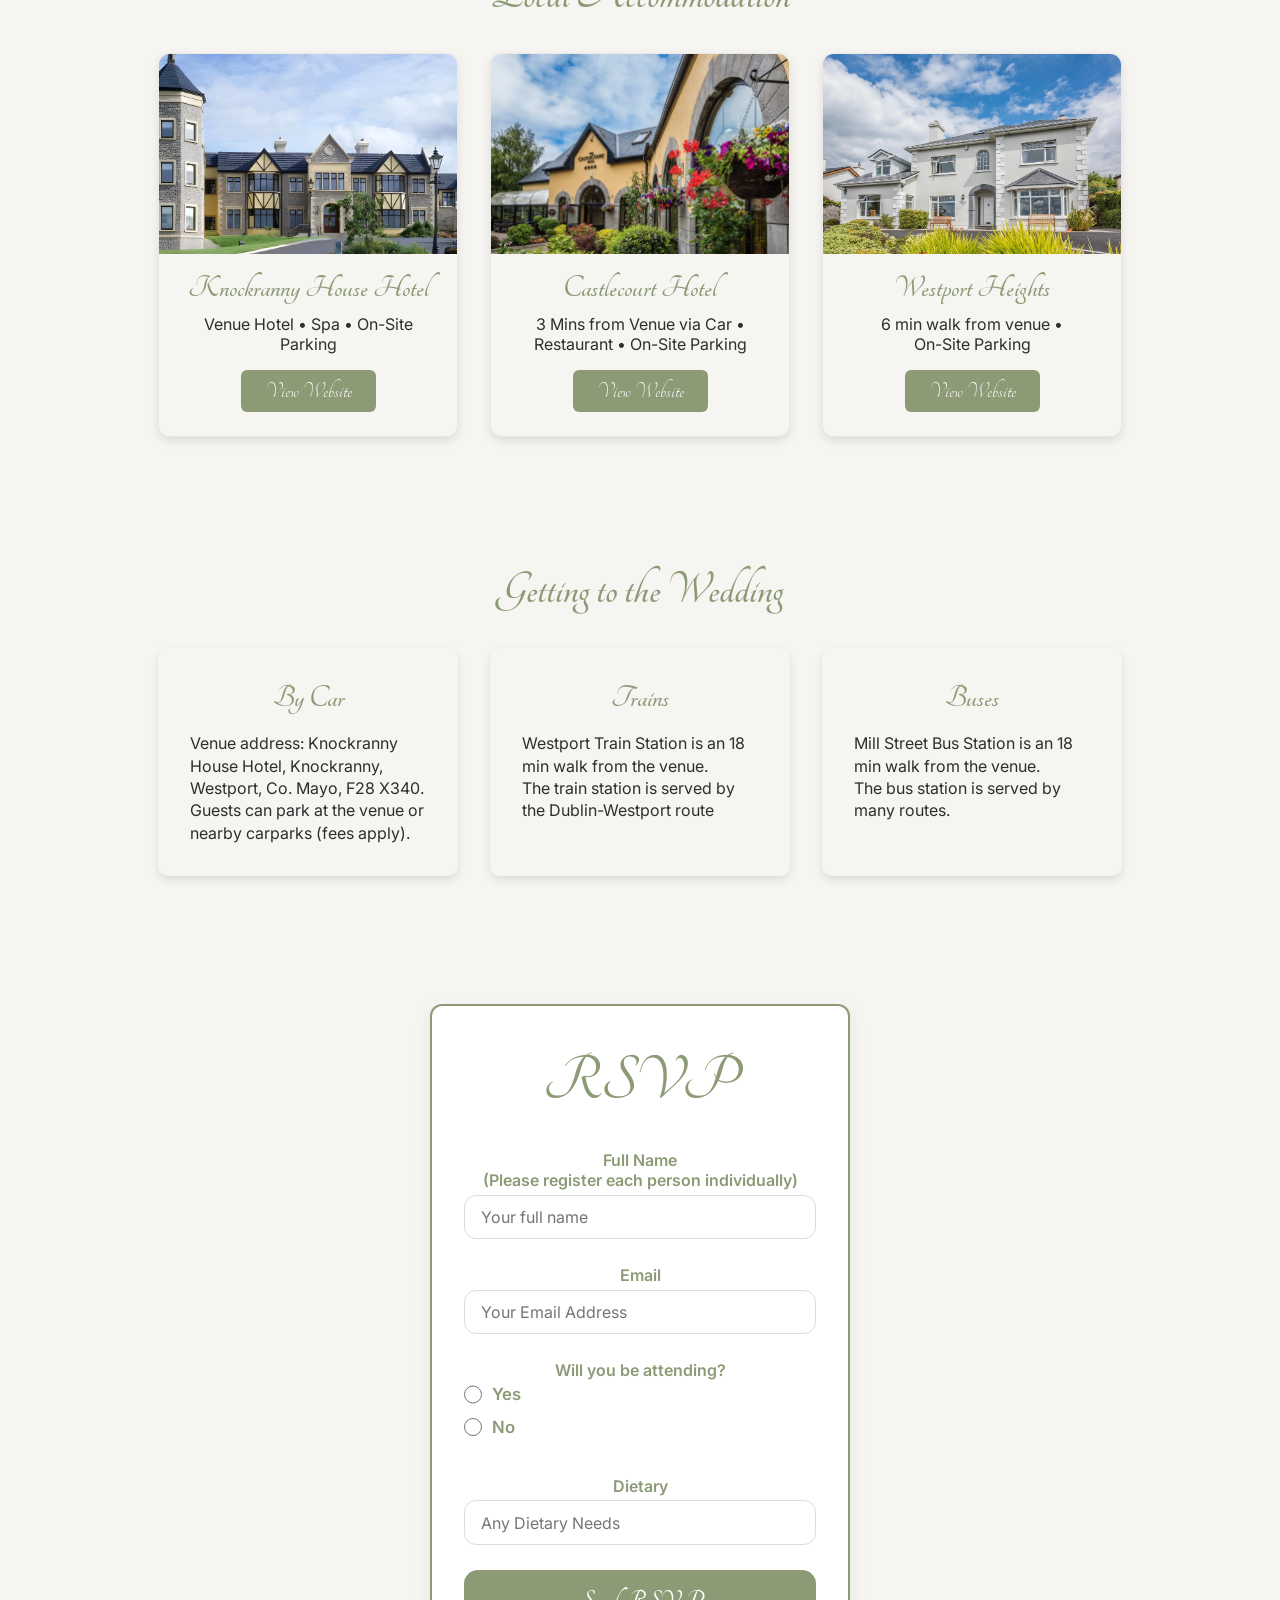
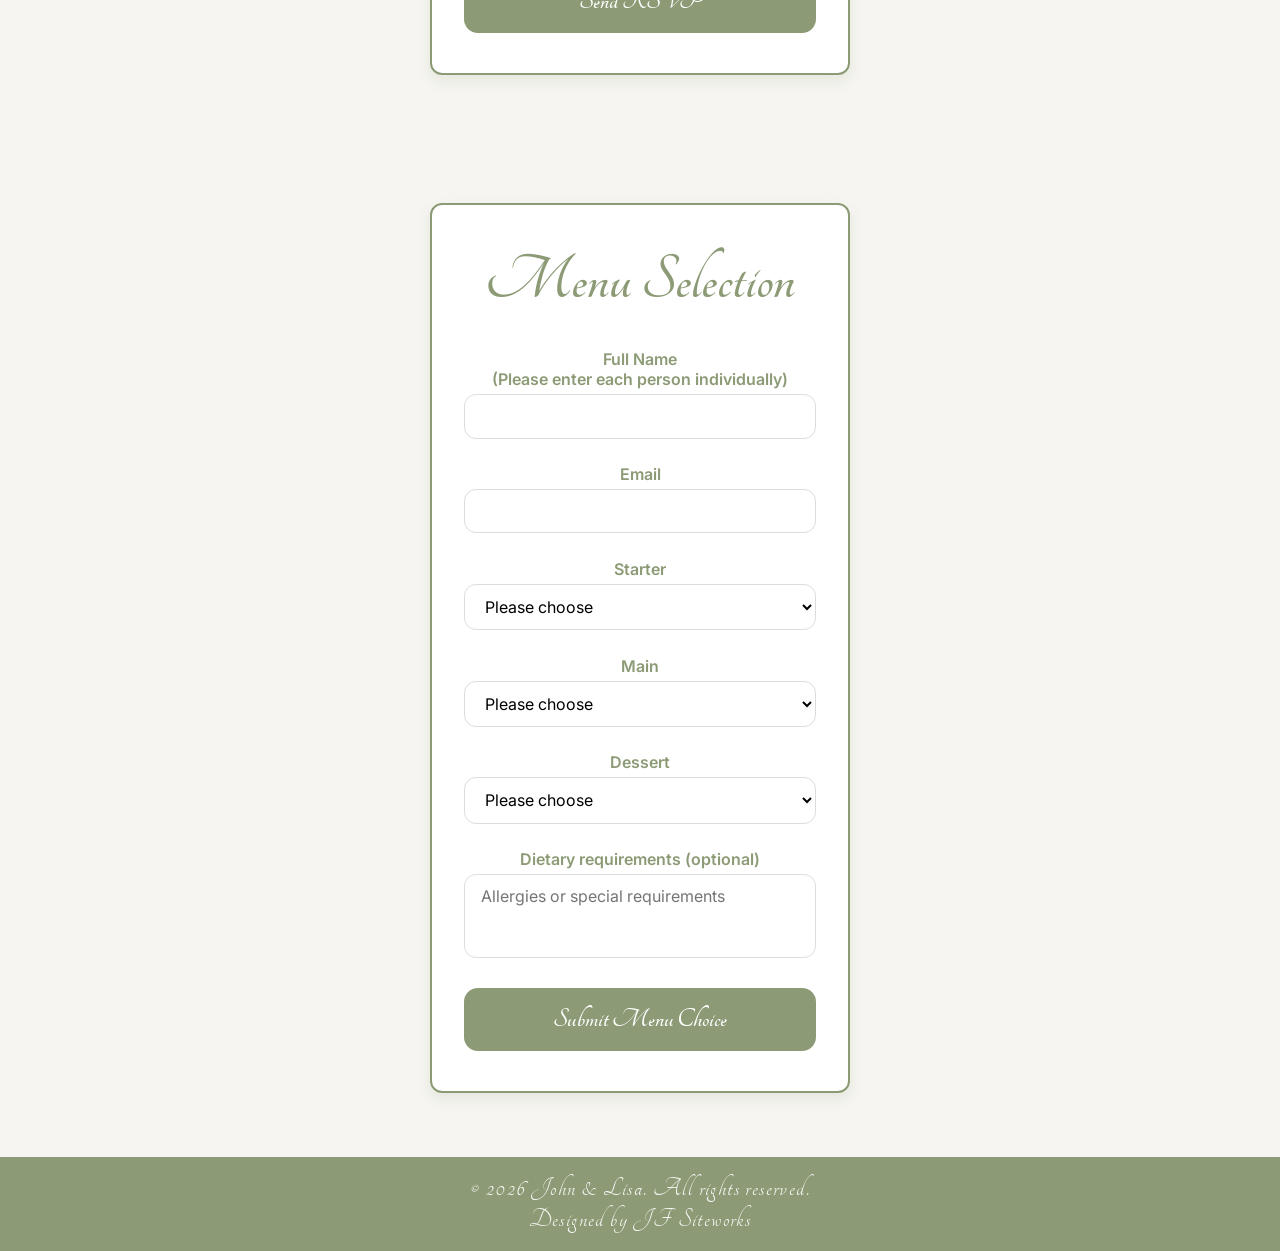
==== commit 3b816cc1: "Privacy" ====
--- a/Wedding/index.html
+++ b/Wedding/index.html
@@ -24,13 +24,13 @@
       href="https://fonts.googleapis.com/css2?family=Inter:ital,opsz,wght@0,14..32,100..900;1,14..32,100..900&display=swap"
       rel="stylesheet"
     />
-    <title>Michelle & Derek</title>
+    <title>John & Lisa</title>
   </head>
   <body>
     <nav class="navbar">
       <div class="hamburger"><span></span></div>
       <div class="nav-left">
-        <a href="#top" class="logo">M & D</a>
+        <a href="#top" class="logo">J & L</a>
       </div>
       <div class="nav-right">
         <a href="#info" class="">Info</a>
@@ -41,7 +41,7 @@
     </nav>
 
     <section id="hero">
-      <h1>Michelle & Derek</h1>
+      <h1>John & Lisa</h1>
       <h2>We're Getting Married!</h2>
       <img src="../images/rose.png" class="flipped" alt="rose-border-image" />
       <img src="../images/rose.png" class="rose" alt="rose-border-image" />
@@ -62,7 +62,7 @@
           for our wedding. Please RSVP by the 31st of October 2025.
         </p>
         <div class="letter-details">
-          <p><strong>Date:</strong> Friday, 10th April 2026</p>
+          <p><strong>Date:</strong> Friday, 10th May 2026</p>
           <p>
             <strong>Ceremony:</strong> 2:00 PM — Guests are kindly asked to
             arrive between <span class="samsung"><br /></span>1-1:30 PM
@@ -73,13 +73,13 @@
             laughter
           </p>
           <p>
-            <strong>Location:</strong> Burford Bridge Hotel, At The Foot Of Box
-            Hill, Dorking, RH5 6BX
+            <strong>Location:</strong> Knockranny House Hotel, Knockranny,
+            Westport, Co. Mayo, F28 X340.
           </p>
         </div>
         <p class="letter-closing">
           With love, <br />
-          Michelle & Derek
+          John & Lisa
         </p>
       </div>
     </section>
@@ -88,38 +88,31 @@
       <h2 class="section-title">Local Accommodation</h2>
       <div class="accommodation">
         <div class="hotel-card">
-          <img
-            src="../images/burford-hotel.webp"
-            alt="Sunday Box Hill Burford Bridge Hotel"
-          />
-          <h3>Burford Bridge Hotel</h3>
-          <p>Venue Hotel • Swimming Pool • On-Site Parking</p>
-          <a
-            href="https://booking.emea.hkclients.com/index.html#/booking/search?pc=ENDNG001&property_id=2eb32f74-bb5e-461f-9055-3c1666e0507b&url=https%3A%2F%2Fwww.oyorooms.com%2Fgb%2F291296%2F"
-            target="_blank"
+          <img src="../images/knockranny.webp" alt="Knockranny House Hotel" />
+          <h3>Knockranny House Hotel</h3>
+          <p>Venue Hotel • Spa • On-Site Parking</p>
+          <a href="https://www.knockrannyhousehotel.ie/" target="_blank"
             >View Website</a
           >
         </div>
 
         <div class="hotel-card">
-          <img src="../images/white-horse.jpg" alt="The White Horse" />
-          <h3>The White Horse</h3>
-          <p>5 Mins from Venue via Car • Restaurant • On-Site Parking</p>
-          <a href="https://whitehorsedorking.com/" target="_blank"
+          <img src="../images/castlecourt.webp" alt="The Castlecourt Hotel" />
+          <h3>Castlecourt Hotel</h3>
+          <p>3 Mins from Venue via Car • Restaurant • On-Site Parking</p>
+          <a href="https://www.castlecourthotel.ie/" target="_blank"
             >View Website</a
           >
         </div>
 
         <div class="hotel-card">
-          <img src="../images/travelodge.webp" alt="Travelodge Dorking" />
-          <h3>Travelodge Dorking</h3>
-          <p>
-            5 Mins from Venue via Car • <br />
+          <img src="../images/wesport-heights.webp" alt="Westport Heights" />
+          <h3>Westport Heights</h3>
+          <p>
+            6 min walk from venue • <br />
             On-Site Parking
           </p>
-          <a
-            href="https://www.travelodge.co.uk/hotels/24/Dorking-hotel"
-            target="_blank"
+          <a href="https://www.westportheights.ie/" target="_blank"
             >View Website</a
           >
         </div>
@@ -132,26 +125,20 @@
         <div class="transport-card">
           <h3>By Car</h3>
           <p>
-            Venue address: Burford Bridge Hotel, At the Foot of Box Hill, Box
-            Hill, Dorking RH5 6BX.
+            Venue address: Knockranny House Hotel, Knockranny, Westport, Co.
+            Mayo, F28 X340.
           </p>
           <p>Guests can park at the venue or nearby carparks (fees apply).</p>
         </div>
         <div class="transport-card">
           <h3>Trains</h3>
-          <p>
-            Box Hill & Westhumble Transit Station is a 10 min walk from the
-            venue.
-          </p>
-          <p>The train station is served by the South Western Main Line.</p>
+          <p>Westport Train Station is an 18 min walk from the venue.</p>
+          <p>The train station is served by the Dublin-Westport route</p>
         </div>
         <div class="transport-card">
           <h3>Buses</h3>
-          <p>
-            Box Hill & Westhumble Transit Station is a 10 min walk from the
-            venue.
-          </p>
-          <p>The bus station is served by Route 465.</p>
+          <p>Mill Street Bus Station is an 18 min walk from the venue.</p>
+          <p>The bus station is served by many routes.</p>
         </div>
       </div>
     </section>
@@ -160,7 +147,7 @@
       <h2 class="form-heading">RSVP</h2>
       <form
         id="rsvp-form"
-        action="https://script.google.com/macros/s/AKfycbzxahnfT02o-HO2f14xXVNBtOe8LxKC6xO054tx3vWSEL-FymmKbqxRSOoHUy2M3FmA/exec"
+        action="https://script.google.com/macros/s/AKfycbzaANkh8khyn6YY9bx-2-LOBPWx7hhbA_upTs-eew9qdGeek4VzgQs7wEp5HRJaWGLj/exec"
         method="POST"
       >
         <label for="name"
@@ -213,7 +200,7 @@
 
       <form
         id="food-form"
-        action="https://script.google.com/macros/s/AKfycbxNaieHPnQ-uNJnmBPLmydjMVLeCjcD_MCulLh9Im_lKm-fLpagaSYp4lTjC66fgpU/exec"
+        action="https://script.google.com/macros/s/AKfycbx802bs9StZQHOOL8KjjkRaGFdbsJm8ekdlPbNiSB4yCV4rLG1AQqMOO-D_I4FQMY_m/exec"
         method="POST"
       >
         <label for="food-name"
@@ -282,7 +269,7 @@
     </section>
 
     <footer>
-      <p>© 2026 Michelle & Derek. All rights reserved.</p>
+      <p>© 2026 John & Lisa. All rights reserved.</p>
       <p>Designed by JF Siteworks</p>
     </footer>
 
